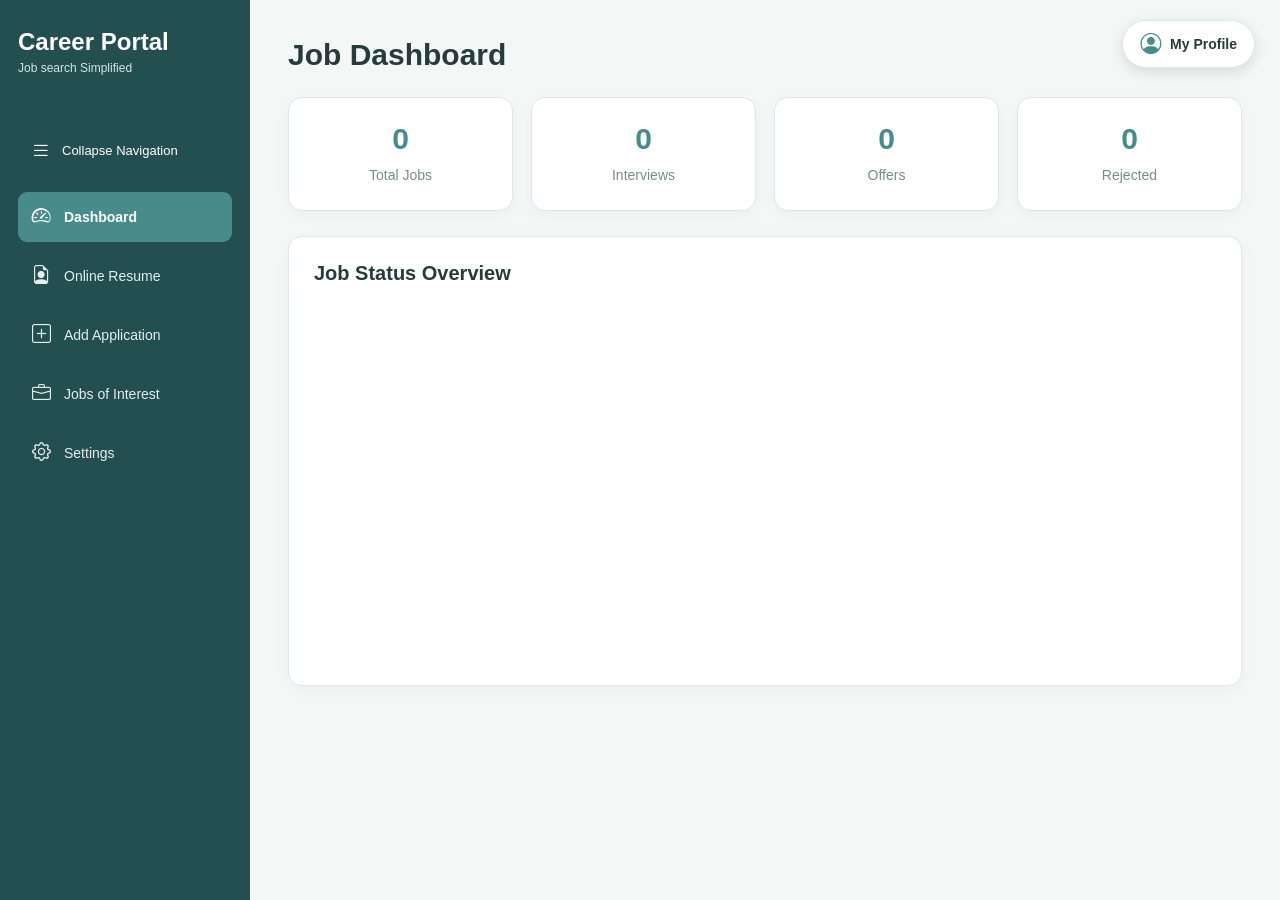
==== index.html @ 201f5f5b "Rev 24" ====
<!DOCTYPE html>
<html lang="en">
<head>
    <meta charset="UTF-8">
    <meta name="viewport" content="width=device-width,initial-scale=1.0">

    <title>Career Portal</title>

     <link rel="stylesheet" href="https://cdn.jsdelivr.net/npm/bootstrap-icons@1.11.3/font/bootstrap-icons.min.css">

    <link rel="stylesheet" href="style.css">

    <script src="https://cdn.jsdelivr.net/npm/chart.js" defer>

    </script><script src="script.js" defer></script>

    



</head>

<body>


<div class="app-layout">

<!-- Profile button -->
<button
    type="button" id="profile-toggle" class="floating-profile-button" aria-label="Open My Profile" aria-expanded="false">

    <i class="bi bi-person-circle"></i><span>My Profile</span>

</button>


<!-- Details -->
<section id="profile-panel" class="floating-profile-panel" aria-labelledby="profile-heading" hidden>

    <div class="profile-panel-header"><div>

            <p class="eyebrow">NOTHA ACCOUNT</p>
            <h2 id="profile-heading">My Profile</h2>
        </div>

<button type="button" id="profile-close" class="profile-close-button" aria-label="Close profile"> <i class="bi bi-x-lg"></i>

        </button>

    </div>


<form id="profileForm">

    <div class="profile-image-section">

    <img id="top-profile-preview" src="" alt="Your profile picture">

    <label for="profileImage" class="upload-button"><i class="bi bi-camera"></i> Upload Profile Picture </label>

    <input type="file" id="profileImage" accept="image/*" hidden>

        <small id="savedProfileImage"></small>

        </div>


<div class="profile-form-grid">

    <div class="form-group">
        <label for="profileFirstName">First Name</label>
            <input type="text" id="profileFirstName" placeholder="Enter first name">
            </div>

    <div class="form-group"> <label for="profileLastName">Last Name</label>
        <input type="text" id="profileLastName" placeholder="Enter last name">
            </div>

    <div class="form-group">
                <label for="profileEmail">Email</label>
                <input type="email" id="profileEmail" placeholder="Enter email address" required>
            </div>

    <div class="form-group">
        <label for="profilePhone">Phone Number</label>
            <input type="tel" id="profilePhone" placeholder="Enter phone number">
            </div>

    <div class="form-group profile-full-width">
        <label for="profileAddress">Address</label>
            <textarea id="profileAddress" rows="2" placeholder="Enter your address"></textarea>
            </div>

<div class="form-group profile-full-width">
    <label for="profileBio">About Me / Bio</label>
        <textarea id="profileBio" rows="4" placeholder="Tell us a little about yourself..."></textarea>
            </div>

        </div>


<div class="profile-form-actions">

    <button type="submit" class="primary-button profile-save-button">
        <i class="bi bi-check-circle"></i>Save Profile</button>

    <button type="button" id="different-account-button" class="secondary-button different-account-button">

        <i class="bi bi-person-plus"></i>Sign in with a different account </button>

        </div>

        <p id="profile-message" class="profile-feedback" role="status" aria-live="polite"></p>

    </form>

</section>




    <!--Side Navbar-->
    <aside class="sidenavbar">

        <a href="#" class="Navbar" aria-label="Home">
            <span class="Our-icon">Career Portal</span>
            <small>Job search Simplified</small>
        </a>

        <button type="button" id="sidebar-toggle" class="sidebar-toggle" aria-label="Collapse navigation"
        aria-expanded="true">
        <i class="bi bi-list"></i><span class="toggle-label">Collapse Navigation</span>

        </button>

    <nav class="navbar-contents" aria-label="Navigation">

    <button class="dashboard-link active" data-page="dashboard">

        <span class="nav-icon"><i class="bi bi-speedometer2"></i></span>
        <span class="nav-label">Dashboard</span>

    </button>

    <button class="resume-link" data-page="resume">

        <span class="nav-icon"><i class="bi bi-file-earmark-person"></i></span>
        <span class="nav-label">Online Resume</span>

    </button>

    <button class="add-application-link" data-page="add-application">

        <span class="nav-icon"><i class="bi bi-plus-square"></i></span>
        <span class="nav-label">Add Application</span>

    </button>

    <button class="jobs-of-interest-link" data-page="jobs-of-interest">

        <span class="nav-icon"><i class="bi bi-briefcase"></i></span>
        <span class="nav-label">Jobs of Interest</span>

    </button>

    <button class="settings-link" data-page="settings">

        <span class="nav-icon"><i class="bi bi-gear"></i></span>
        <span class="nav-label">Settings</span>

    </button>



        </nav>
</aside>

<!--Webpage content-->

<main class="main-content">

    <!-- Top profile button -->


<!--Dashboard-->
<section class="page-section active" id="dashboard">

    <h1 class="dashboard-title">Job Dashboard</h1>

    <!-- Application statistics -->
    <section class="dashboard-stats" aria-label="Job application statistics">

    <div class="stat-card">
    <h2 id="totalJobs">0</h2>
    <p>Total Jobs</p>
</div>

<div class="stat-card">
    <h2 id="interviewJobs">0</h2>
    <p>Interviews</p>
</div>

<div class="stat-card">
    <h2 id="offerJobs">0</h2>
    <p>Offers</p>
</div>

<div class="stat-card">
    <h2 id="rejectedJobs">0</h2>
    <p>Rejected</p>
</div>

    </section>

    <!-- Chart -->
    <section class="dashboard-chart">

        <h2>Job Status Overview</h2>

<div class="chart-container">
    <canvas id="jobChart" aria-label="Applications by job status"role="img"></canvas>
        </div>

    </section>

</section>


<!--Online Resume-->

<section class="page-section resume-page" id="resume">
    <div class="page-heading">
        <div>
            <p class="eyebrow">Your Professional Profile</p>
            <p>Complete your profile and make it easieror recruiters to discover your expertise.</p>
        </div>
    </div>

    <div class="recruiter-banner">

    <div class="banner-copy">

        <p>
            This page is designed to showcase your professional profile to recruiters directly from here.

            You can do this by making your profile public- Kindly note that only this section will be visible
            to the public and the remaining sections of the portal will remain private.
        </p>


    

    <!-- Logos --> 
    <div class="banner-logos"> 

        <div class="banner-logo" title="LinkedIn">
            <img src="LK.png" alt="LinkedIn">
        </div>

        <div class="banner-logo" title="GitHub">
            <img src="GitHub.png" alt="GitHub">
        </div>

        <div class="banner-logo" title="TechCareers Group">
            <img src="TC.png" alt="TechCareers">
        </div>

        <div class="banner-logo" title="Workforce Staffing">
            <img src="WS.png" alt="Workforce Staffing">
        </div>

    </div>

     <button type="button" class="public-profile-button" id="public-profile-button">Make Profile Public
</button>
    </div>
</div>


<!-- Consent Popup -->

<div class="popup-overlay" id="public-profile-popup" hidden>

    <div class="public-popup">

        <h2>Make Profile Public?</h2>

        <p>

            Would you like to make your professional profile available to recruiters?

        </p>

        <div class="popup-actions">

            <button type="button" class="primary-button" id="public-yes">Yes </button>

            <button type="button" class="secondary-button" id="public-no">No </button>



        </div>
    </div>
</div>

            

            

            


    <form id="resume-form">
        <div class="content-card">
            <div class="section-title">
                <div><p>About Me</p>
                </div>
            </div>

    <div class="profile-layout">
        <div class="profile-picture-area">
            <img id="resume-profile-preview" src="" alt="" class="profile-preview">

            <label for="profile-picture" class="upload-button">Upload picture</label>
            <input type="file" id="profile-picture" accept="image/*" hidden>

            <small>Choose a professional profile photo.</small>

        </div>

        <div class="form-fields">
            <div class="form-group">
                <label for="full-name">Full Name</label>

                <input type="text" id="full-name" placeholder="Enter your name">

            </div>

            <div class="form-group">
                <label for="professional-title">Professional Title</label>
                <input type="text" id="professional-title" 
                placeholder="e.g.Junior Data Analyst">
            </div>

            <div class="form-group">
                <label for="email">Email Address</label>

                <input type="email" id="email" placeholder="you@example.com">
            </div>

            <div class="form-group">
                <label for="phone">Contact Number</label>
                <input type="tel" id="phone"
                placeholder="Enter your number">

            </div>

            <div class="form-group full-width">
                <label for="location">Location</label>
                <input type="text" id="location" placeholder="City, Country">
            </div>

        </div>

    </div>

 </div>

 <!--User details-->

 <div class="content-card">
    <h2>Online resume</h2>
    <p>Give recruiters a short description from previos role, responsibilities and achievements</p>

    <div class="form-group">
        <label for="summary">Professional Summary</label>
        <textarea id="summary" rows="7"
        placeholder="Write a professional summary..."></textarea>

    </div>
 </div>

 <div class="content-card">
    <h2>Education</h2>
    <p>Add your academic background </p>

    <div class="form-group">
        <label for="qualifications">Qualifications</label>
        <input type="text" id="qualifications" 
        placeholder="e.g. Diploma in Information Technology">
    </div>

    <div class="form-group">
        <label for="institution">Institution</label>
        <input type="text" id="institution" placeholder="Institution name">
    </div>

    <div class="form-group">
        <label for="education-year">Year</label>
        <input type="text" id="education-year" placeholder="e.g. 2025">
    </div>
 </div>

 <div class="content-card">
    <h2>Skills</h2>

    <div class="form-group">
        <label for="skills">Your skills</label>
        <textarea id="skills" row="4" placeholder="e.g Excel, Comunication"></textarea>

    </div>
 </div>

 <!--Supporting docs and links-->
 <div class="content-card">
    <p>Add supporting documents and links that help recuiters learn more about your work</p>

<div class="form-group">
    <label for="cv-upload">upload your addition documents</label>
    <input type="file" class="form-control" id="job-resume-file" accept=".pdf,.doc,.docx">
    <small id="cv-file-name">There is currently no documents added</small>
</div>

<div class="form-group">
    <label for="other-link">Links to yor profile(eg. GitHub, Linkedin)</label>
    <input type="url" id="other-link"
    placeholder="Achievements, projects, etc.">
</div>

 </div>

 <!--custom resume templates-->
 <div class="resume-actions">
    <button type="button" class="secondary-button" id="canva-button">
        Create a custom CV on Canva
    </button>

    <button type="submit" class="primary-button">
        Submit resume details
    </button>
 </div>

 <p id="resume-message" class="feedback-message" role="status" aria-live="polite"></p>

    </form>

</section>

<!--Add Apication -->
<section class="page-section" id="add-application">

    <h1>My Job Applications</h1>

    <div class="job-form p-4">

        <h2 class="mb-4">Add Job</h2>

        <form id="jobForm"> <div class="row g-3">

<!-- Position -->
    <div class="col-md-4">
    <label class="form-label">Position</label>
    <input type="text" class="form-control" id="position">
    </div>

<!-- Company -->
    <div class="col-md-4">
    <label class="form-label">Company</label>
    <input type="text" class="form-control" id="company">
    </div>

<!-- Location -->
<div class="col-md-4">
    <label class="form-label">Job Location</label>
   <input type="text" class="form-control" id="job-location">
</div>

<!-- Status -->
    <div class="col-md-4">
    <label class="form-label">Job Status</label>
    <select class="form-select" id="status">
        <option>Applied</option>
        <option>Interview</option>
        <option>Offer</option>
        <option>Rejected</option>
    </select>
    </div>

<!-- Type -->
    <div class="col-md-4">
        <label class="form-label">Job Type</label>
            <select class="form-select" id="type">
                <option>Full-time</option>
                <option>Part-time</option>
                <option>Remote</option>
                    </select>
                </div>

<!-- Application Date -->
        <div class="col-md-4">
                <label class="form-label">Application Date</label>
                <input type="date" class="form-control" id="applicationDate">
                </div>

<!-- Upload CV -->
    <div class="col-md-8">
        <label class="form-label">Upload CV</label>
                <input type="file" class="form-control" id="resume" accept=".pdf,.doc,.docx">
                </div>

<!-- Submit -->
    <div class="col-md-4 d-flex align-items-end">
        <button type="submit" class="btn submit-btn w-100">Add Job</button>
            </div>

        </div>
    </form>

    </div>

    <!-- Application cards -->
    <div class="row mt-4" id="jobList"></div>

</section>


<!--Jobs of interest-->
<section class="page-section" id="jobs-of-interest">
    <h1>Stay up to date with job listing alerts</h1>

    <p>Your Next Opportunity brought to you</p>

    <form id="jobSearchForm">

        <label for="jobCategory">Job Category</label>

        <select id="jobCategory" required>
            <option value="">Select a field</option>
            <option value="it-&-telecommunications">Information Technology</option>
            <option value="accounting-auditing">Accounting and Finance</option>
            <option value="transport-logistics-freight">Transport and Logistics</option>
            <option value="human-resources-recruitment">Human Resources</option>
            <option value="engineering-technical-production-manufacturing">Engineering</option>
        </select>

        <label for="jobLocation">Preferred Location</label>

        <select id="jobLocation" required>

            <option value="">Select location</option>
            <option value="johannesburg">Johannesburg</option>
            <option value="pretoria">Pretoria</option>
            <option value="cape-town">Cape Town</option>
            <option value="durban">Durban</option>
            <option value="gauteng">Gauteng</option>
            <option value="western-cape">Western Cape</option>
        </select>

        <button type="submit">Search Jobs</button>

    </form>

    <div class="jobs-image">
        <img src="jobs-of-interest.png" alt="explore jobs">
    </div>



</section>




<!--Settings-->

<section class="page-section" id="settings">
    <p class="eyebrow">Pesonalize your experience</p>
    <h1>Settings</h1>


    <!--Theme-->
    <div class="content-card">
        <h2>Choose one of the thre color theme</h2>
        <div class="theme-options">
            <label class="theme-option">
                <input type="radio" name="theme" value="teal" checked>

                <span class="theme-preview teal-preview"></span>

                <span>
                    <strong>Pastel Teal</strong>
                </span>
            </label>


                <label class="theme-option">
                <input type="radio" name="theme" value="pink">

                <span class="theme-preview pink-preview"></span>

                <span>
                    <strong>Dusty Pink</strong>
                </span>
            </label>

                <label class="theme-option">
                <input type="radio" name="theme" value="purple">

                <span class="theme-preview purple-preview"></span>

                <span>
                    <strong>Purple</strong>
                </span>
            </label>



        </div>


    </div>


    <!--Fonts-->
    <div class="content-card">
        <p>Choose how text apears throughout the portal</p>

        <div class="form-group">
            <label for="font-choice">Select Font</label>

            <select id="font-choice">
                <option value="morden">Morden-Arial</option>
                <option value="classic">Classic-Georgia</option>
            </select>
        </div>

    </div>

</section>


</main>

</div>

</body>
</html>
---- style.css ----
/* Colour theme Before custom selection*/

:root {
    --primary: #478C8B;
    --primary-dark: #326B6A;
    --background: #F3F8F7;
    --surface: #FFFFFF;
    --text: #263B3A;
    --muted: #788C8A;
    --accent: #D9EEEE;
    --border: #DDE9E7;
    --sidebar: #244F50;
    --primary-dark: #326B6A;
    --sidebar-text: #FFFFFF;
}


/* Avaliable themes*/

/* Pastel Teal */
body[data-theme="teal"] {
    --primary: #478C8B;
    --primary-dark: #326B6A;
    --accent: #D9EEEE;
--border: #DDE9E7;
    --background: #F3F8F7;
    --surface: #FFFFFF;
    --text: #263B3A;
    --muted: #788C8A;
    --sidebar: #244F50;
    --sidebar-text: #FFFFFF;
}


/* Dusty Pink */
body[data-theme="pink"] {
    --background: #FBF5F6;
    --primary: #AD7181;
    --primary-dark: #895665;
    --accent: #F3E3E8;
    --surface: #FFFFFF;
    --text: #49363C;
    --muted: #927C82;
    --border: #EADDE1;
    --sidebar: #754E5B;
    --sidebar-text: #FFFFFF;
}


/* Dark Purple */
body[data-theme="purple"] {
    --primary: #B49AE8;
    --primary-dark: #9475D0;
    --accent: #3B3150;
    --sidebar: #171321;
    --sidebar-text: #FFFFFF;
    --background: #1E1929;
    --surface: #2A2438;
    --text: #F3EFFA;
    --muted: #B7ADC9;
    --border: #443A55;
}


/*Content design*/

* {
    box-sizing: border-box;
}

button {
    cursor: pointer;
}

body.font-classic {
    font-family: Georgia, serif;
}

body {
    background: var(--background);
    margin: 0;
    color: var(--text);
    transition:background 0.3s ease,color 0.3s ease;
        font-family: Arial, sans-serif;
}


input,
textarea,
button,
select {
    font: inherit;
}


h1 {margin-top: 0;
    font-size: 30px;
}

h2 {
    margin-top: 0;
    font-size: 20px;
}

p {
    line-height: 1.6;
    color: var(--muted);
}


/*Website layout*/

.app-layout {
    height: 100vh;
    min-height: 100vh;
    display: flex;
}


/* Nav */

.Our-icon {
    font-size: 24px;

    font-weight: bold;
}


.sidenavbar {
    width: 250px;
    padding: 28px 18px;
    background: var(--sidebar);
    color: var(--sidebar-text);
    min-width: 250px;
    min-height: 100vh;
    flex-direction: column;
    display: flex;
    height: 100vh;
}

.navbar-contents button:hover {
    background: rgba(255, 255, 255, 0.13);
}

.Navbar {
    display: flex;
    gap: 5px;
    color: white;
    flex-direction: column;
    text-decoration: none;
    margin-bottom: 45px;
}

.Navbar small {
    font-size: 12px;
    color: #D5E5E5;
}

.heading {
    font-size: 11px;
font-weight: bold;
    letter-spacing: 1.5px;
    margin-bottom: 15px;
    text-transform: uppercase;
    color: #C4D6D5;
}

.navbar-contents {
    display: flex;
    gap: 9px;
    flex-direction: column;
}

.navbar-contents button {
    background: transparent;
    display: flex;
    align-items: center;
    gap: 12px;
    transition: 0.2s ease;
    width: 100%;
    padding: 14px 12px;
    border: none;
    border-radius: 9px;
    color: #E4EEEE;
    text-align: left;
    font-size: 14px;
}


.navbar-contents button.active {
    background: var(--primary);
    font-weight: bold;
    color: white;
}

.nav-icon {
    font-size: 19px;
    min-width: 22px;
    display: flex;
    align-items: center;
    justify-content: center;
}


/* web navigation to pages*/

.page-section.active {
    display: block;
}

.page-section{
    display: none;
    max-width: 1100px;
    margin-top: 0 auto;
}


.main-content {
    min-width: 0;
    flex: 1;
    padding: 38px;
    height: 100vh;
    overflow-y:auto;
    scroll-behavior: smooth;
    overscroll-behavior: contain;
}

.page-section{
    width: 100%;
    max-width: 100%;
    min-width: 0;
    margin: 0 auto;
}

.job-search {
    box-shadow: 0 4px 15px rgba(0,0,0,0.08);
    max-width: 600px;
    margin: 30px auto;
    padding: 30px;
    border-radius: 12px;
    background: #ffffff;
}

.job-search h2 {
    margin-bottom: 10px;
}

.job-search label {
    font-weight: 600;
    display: block;
    margin-top: 20px;
    margin-bottom: 8px;
}

.job-search select {

    width: 100%;
    border: 1px solid #ddd;
    border-radius: 7px;
    padding: 12px;

}

.job-search button {
    width: 100%;
    cursor: pointer;
    padding: 13px;
    margin-top: 25px;
    background: #174c72;
    color: white;
    border: none;
    border-radius: 7px;
    
}

.content-card{
    width: 100%;
    min-width: 0;
}

.recruiter-banner{
    width: 100%;
    min-width: 0;
    overflow-wrap: break-word;
}

.banner-logos{
    display: flex;
    justify-content: flex-start;
    flex-direction: row;
    align-items: center;
    gap: 12px;
    width: 100%;
    margin: 15px 0px 5px;
    flex-wrap: wrap;

}

.banner-logo{
    width: 44px;
    min-width: 48px;
    height: 44px;
    border-radius: 50%;
    background: white;
    overflow: hidden;
    display: flex;
    padding: 7px;
    flex-shrink:0 ;
}

.banner-logo img{
    width: 100%;
    height: 100%;
    object-fit: contain;
    display: block;
}

.banner-logo:hover{
    transform: translateY(-3px);
}

.profile-layout{
    min-width: 0;
}

.form-fields{
    min-width: 0;
}

.form-group input,
.form-group textarea,
.form-group select{
    min-width: 0;
    max-width: 100%;
}

.page-section {margin: 0 auto;
    display: none;
    max-width: 1100px;
}


/*Cards*/

.content-card {
    margin-top: 22px;
    background: var(--surface);
    border-radius: 14px;
    border: 1px solid var(--border);
    padding: 25px;
    box-shadow: 0 4px 15px rgba(20, 30, 40, 0.04);}

.content-card h2 {
    margin-bottom: 10px;
}


/* Resume theme-Not subject to customization*/

.resume-page {
    color: #263B3A;
}

.page-heading {
    margin-bottom: 22px;
}

.resume-page p {
    color: #718584;
}

.resume-page h1,
.resume-page h2 {
    color: #285F60;
}

.resume-page .content-card {
    background: #FFFFFF;
    border-color: #DDE9E7;
}

.resume-page .content-card h2 {
    color: #326B6A;
}

.eyebrow {
    color: var(--primary) !important;

    font-size: 11px;
    font-weight: bold;
    letter-spacing: 1.5px;
    text-transform: uppercase;
}

.resume-page .eyebrow {
    color: #478C8B !important;
}


/* Resume guide*/

.recruiter-banner {
    background: linear-gradient(
        120deg,
        #244F50,
        #478C8B
    );

    border-radius: 15px;
    padding: 25px;
    margin-bottom: 25px;

    color: white;
}

.recruiter-banner p {
    color: #E5F1F0;
    margin-bottom: 0;
}

.recruiter-banner {
    justify-content: space-between;
    gap: 30px;

    display: flex;
    align-items: center;
}

.banner-copy {
    display: flex;
    flex-direction: column;
    align-items: flex-start;
    width: 100%;
    min-width: 0;
}

.banner-copy p {
    margin-top: 0;
    line-height: 1.7;
}

.banner-logos {
    display: flex;
    gap: 12px;
    flex-wrap: wrap;
    flex-shrink: 0;
    margin-top: 0;
    align-items: center;
}


.public-profile-button {
    cursor: pointer;
    font-weight: bold;
    background: white;
    color: #285F60;
    border: none;
    border-radius: 8px;
    padding: 11px 18px;
    margin-top: 12px;
}

.public-profile-button:hover {background: #D9EEEE;}


.popup-overlay {
    align-items: center;
    position: fixed;
    inset: 0;
    display: flex;
    justify-content: center;
    z-index: 2000;
    padding: 20px;
    background: rgba(0, 0, 0, 0.55);
}

.popup-overlay[hidden] 
{
    display: none;
}

.public-popup {
    color: #263B3A;
    width: 100%;
    max-width: 400px;
    padding: 30px;
    border-radius: 14px;
    text-align: center;
    box-shadow: 0 10px 35px rgba(0,0,0,0.2);
    background: white;
}

.public-popup h2 {
    color: #285F60;
    margin-bottom: 12px;
}

.public-popup p {
    color: #718584;
}

.popup-actions {
    justify-content: center;
    gap: 12px;
    display: flex;
    margin-top: 25px;
}

/*User profile info*/

.profile-layout {

    grid-template-columns: 180px 1fr;
    display: grid;
    gap: 25px;

}

.profile-picture-area {
    text-align: center;
    display: flex;

    flex-direction: column;
    align-items: center;
    gap: 12px;
    
}

.profile-preview {
    background: #EDF5F4;
    width: 145px;
    height: 145px;
    border-radius: 50%;
    border: 4px solid #D9EEEE;
    object-fit: cover;
}

.upload-button {
    cursor: pointer;
    font-size: 13px;
    font-weight: bold;

    padding: 10px 16px;

    background: #D9EEEE;
    color: #285F60;

    border-radius: 8px;

    cursor: pointer;
}

.profile-picture-area small {
    color: #718584;

    font-size: 11px;
}


/*fields*/

.form-fields {
    grid-template-columns: 1fr 1fr;
    display: grid;
    gap: 15px;
}

.form-group {
display: flex;
    flex-direction: column;
    gap: 8px;
    margin-bottom: 17px;

}

.form-group label {

    color: #344B49;
    font-size: 13px;
    font-weight: bold;
}

.form-group input,
.form-group textarea,
.form-group select {
    width: 100%;
    padding: 12px 13px;
    outline: none;
    border: 1px solid #DDE9E7;
    border-radius: 8px;
    background: #FFFFFF;
    color: #263B3A;
}

.form-group input:focus,
.form-group textarea:focus,
.form-group select:focus {
    box-shadow:0 0 0 3px rgba(71, 140, 139, 0.12);
        border-color: #478C8B;
}

.form-group textarea {
    resize: vertical;}

.form-group small {
    color: #718584;

    font-size: 12px;
}

.full-width {
    grid-column: 1 / -1;
}


/*Buttonsin resume section*/

.feedback-message {
    margin-top: 15px;
    font-size: 13px;
}

.resume-actions {
    display: flex;
    flex-wrap: wrap;
    gap: 12px;
    justify-content: flex-end;
    margin-top: 25px;
}

.primary-button,
.secondary-button {
    border: none;
    border-radius: 8px;
    font-weight: bold;
    padding: 13px 19px;
    transition: 0.2s ease;
}

.primary-button {
    color: white;
    background: #478C8B;
}

.primary-button:hover {
    background: #326B6A;
}

.secondary-button {
    background: #D9EEEE;
    color: #285F60;
}

.secondary-button:hover {
    background: #C5E2E0;
}


/*Setings */

.theme-options {
    margin-top: 22px;
    grid-template-columns: repeat(3, 1fr);
    display: grid;
    gap: 15px;
}

.theme-preview {
    width: 38px;
    height: 38px;
    border-radius: 9px;
    flex-shrink: 0;
}

.theme-option {
    cursor: pointer;
    display: flex;
    align-items: center;
    padding: 15px;
    gap: 12px;
    background: var(--surface);
    border: 1px solid var(--border);
    border-radius: 10px;
}

.theme-option input {
    accent-color: var(--primary);
}

.theme-option strong {
    font-size: 13px;
}

.teal-preview {
    background: #478C8B;
}

.pink-preview {
    background: #AD7181;
}

.purple-preview {
    background: #392D50;
    border: 3px solid #B49AE8;
}


/*Placeholders*/

#dashboard,
#add-application,
#jobs-of-interest {
    color: var(--text);
}


/*collapse and expand the sidebar*/

.sidenavbar {
    position: relative;
    transition: width 0.3s ease, min-width 0.3s ease;
}


.sidebar-toggle {
    background: transparent;
    color: white;
    border: none;
    font-size: 14px;
    padding: 10px 12px;
    border-radius: 8px;
    align-self: flex-start;
    width: 100%;
    margin: 10px 0 22px;
    text-align: left;
    display: flex;
    flex-direction: row;
    align-items: center;
    justify-content: flex-start;
    gap: 10px;
}

.sidebar-toggle i {
    justify-content: center;
    font-size: 20px;
    min-width: 22px;
    display: flex;
    align-items: center;
}

.toggle-label {
    font-size: 13px;
    white-space: nowrap;
    font-weight: 500;
}









.sidebar-toggle:hover {
    background: rgba(255,255,255,0.13);
}

.sidenavbar.collapsed {
    width: 78px;
    min-width: 78px;
    padding: 28px 10px;
}

.sidenavbar.collapsed .Our-icon,
.sidenavbar.collapsed .Navbar small,
.sidenavbar.collapsed .nav-label {
    display: none;
}

.sidenavbar.collapsed .Navbar {
    align-items: center;
}

.sidenavbar.collapsed .sidebar-toggle 
{
    align-self: center;
    justify-content: center;
}

.sidenavbar.collapsed.sidebar-toggle.toggle-label{
    display: none !important;
}

.sidenavbar.collapsed .navbar-contents button 
{
    justify-content: center;
    padding: 14px 8px;
}

.sidenavbar.collapsed .nav-icon 
{
    margin: 0;
}

.jobs-image{
    margin-top: 30px;
    text-align: center;
    width: 100%;
}

.jobs-image img{
    margin: 0 auto;
    display: block;
    width: 100%;
    max-width: 850px;
    height: auto;
    border-radius: 15px;
}

/* Dashboard*/

#dashboard .dashboard-title {
    color: var(--text);
    margin-bottom: 25px;
}

/* Statistics layout */
#dashboard .dashboard-stats {
    grid-template-columns: repeat(4, minmax(0, 1fr));
    gap: 18px;
    margin-bottom: 25px;
    display: grid;
}

/* Statistics cards */
#dashboard .stat-card {
    background: var(--surface);
    border: 1px solid var(--border);
    padding: 24px 18px;
    text-align: center;
    box-shadow: 0 4px 15px rgba(0, 0, 0, 0.04);
    border-radius: 14px;
}

/* Statistics numbers */
#dashboard .stat-card h2 {
    color: var(--primary);

    font-size: 30px;
    font-weight: 700;
    margin-bottom: 8px;
}

/* Statistics labels */
#dashboard .stat-card p {
    color: var(--muted);
    margin: 0;
    font-size: 14px;
}

/* Chart section */
#dashboard .dashboard-chart {
    background: var(--surface);
    border: 1px solid var(--border);
    border-radius: 14px;
    padding: 25px;
    margin-top: 25px;
    box-shadow: 0 4px 15px rgba(0, 0, 0, 0.04);
}

/* Charts heading */
#dashboard .dashboard-chart h2 {
    color: var(--text);
    margin-bottom: 25px;
}

/* Chart dimensions */
#dashboard .chart-container {
    position: relative;
    width: 100%;
    height: 350px;
}

/*Website responsiveness */

@media (max-width: 850px) {

    .sidenavbar {
        width: 215px;

        min-width: 215px;
    }

    .profile-layout{
        grid-template-columns: 1fr;
    }

    .profile-picture-area{
        margin-bottom: 15px;
    }

    .form-fields{
        grid-template-columns: repeat(2,minmax(0,1fr));
    }


    .theme-options {
        grid-template-columns: 1fr;
    }

    .main-content {
        padding: 25px;
    }

    #dashboard .dashboard-stats {
    grid-template-columns: repeat(2, minmax(0, 1fr));
}

    #dashboard .chart-container {
    height: 320px;
}

}

#add-application .p-4 {
    padding: 24px;
}

#add-application .mb-4 {
    margin-bottom: 20px;
}

#add-application .mt-4 {
    margin-top: 24px;
}

#add-application .mb-3 {
    margin-bottom: 16px;
}

#add-application .g-3 {
    row-gap: 8px;
}


/* Add application*/

/* Main form */
#add-application .job-form {
    background: var(--surface);
    color: var(--text);
    border: 1px solid var(--border);
    border-radius: 14px;
    padding: 30px;
    margin-top: 30px;
    box-shadow: 0 4px 15px rgba(0, 0, 0, 0.05);
}

/* Form heading */
#add-application .job-form h2 {
    color: var(--text);
    font-weight: 600;
}

/* Labels */
#add-application .form-label {
    color: var(--text);
    font-size: 0.9rem;
    font-weight: 600;
}

/* Inputs and dropdowns */
#add-application .form-control,
#add-application .form-select {
    width: 100%;
    min-width: 0;
    background: var(--background);
    color: var(--text);
    border: 1px solid var(--border);
    border-radius: 8px;
    padding: 12px;
}

/* Placeholder */
#add-application .form-control::placeholder {
    color: var(--muted);
}

/* Input focus */
#add-application .form-control:focus,
#add-application .form-select:focus {
    background: var(--surface);
    color: var(--text);
    border-color: var(--primary);
    box-shadow: 0 0 0 3px var(--accent);
    outline: none;
}

/* File upload */
#add-application input[type="file"] {
    color: var(--text);
}

/* Submit button */
#add-application .submit-btn {
    background: var(--primary);
    color: white;
    border: none;
    border-radius: 8px;
    font-weight: 600;
    padding: 12px;
    transition: 0.3s ease;
}

#add-application .submit-btn:hover {
    background: var(--primary-dark);
    color: white;
    transform: translateY(-2px);
}

/* Job cards */
#add-application .job-card {
    height: 100%;
    background: var(--surface);
    color: var(--text);
    border: 1px solid var(--border);
    border-left: 5px solid var(--primary);
    border-radius: 10px;
    padding: 20px;
    margin-bottom: 20px;
}

#add-application .job-card h4 {
    color: var(--primary);
    font-weight: 600;
    margin-bottom: 15px;
}

#add-application .job-card p {
    color: var(--text);
    margin-bottom: 10px;
}

/* Status badges */
#add-application .badge {
    display: inline-block;
    padding: 5px 9px;
    border-radius: 6px;
    font-size: 12px;
}

#add-application .text-bg-primary {
    background: var(--primary);
    color: white;
}

#add-application .text-bg-warning {
    background: #E6B85C;
    color: #30240D;
}

#add-application .text-bg-success {
    background: #3C956B;
    color: white;
}

#add-application .text-bg-danger {
    background: #C85D68;
    color: white;
}

#add-application .text-bg-secondary {
    background: var(--muted);
    color: white}

/* Grid layout */

#add-application .row {
    display: flex;
    flex-wrap: wrap;
    margin-left: -8px;
    margin-right: -8px;
}

#add-application .row > [class*="col-"] {
    padding-left: 8px;
    padding-right: 8px;
    min-width: 0;
    margin-bottom: 16px;
}


#add-application .col-md-4 {
    width: 33.333333%;
}

#add-application .col-md-8 {
    width: 66.666667%;
}

/* Submit button */
#add-application .d-flex {
    display: flex;
}

#add-application .align-items-end {
    align-items: flex-end;
}

#add-application .w-100 {
    width: 100%;
}

#resume-message{
    font-size: 13px;
    display: none;
    padding: 12px 16px;
    margin-top: 18px;
    border-radius: 8px;
}

#resume-message.success-message{
    border: 1px solid var(--primary);
    color: var(--text);
    display: block;
    background: var(--accent);
}

/* Medium screens layout*/
@media (max-width: 850px) {

    #add-application .job-form {
        padding: 22px;
    }

    #add-application .col-md-4,
    #add-application .col-md-8 {
        width: 50%;
    }

}

/* Mobile screens layout*/
@media (max-width: 600px) {

    #add-application .job-form {
        padding: 16px;
    }

    #add-application .col-md-4,
    #add-application .col-md-8 {
        width: 100%;
    }

    #add-application .job-card {
        padding: 16px;
    }

}





@media (max-width: 600px) {

    .app-layout {
        flex-direction: column;
    }

    .sidenavbar.collapsed{
        width: 100%;
        min-width: 100%;
    }

    .form-fields{
        grid-template-columns: 1fr;
    }


    .Navbar {
        margin-bottom: 20px;
    }

    .navbar-contents {
        display: grid;
        grid-template-columns: 1fr 1fr;
    }

    .navbar-contents button {
        font-size: 12px;
        padding: 11px 8px;
    }

    .sidenavbar {
        width: 100%;
        min-width: 100%;
        min-height: auto;
        padding: 18px;
    }

    .main-content {
        padding: 20px;
    }

    .profile-layout {
        grid-template-columns: 1fr;
    }

    .resume-actions {
        flex-direction: column;
    }

    .form-fields {
        grid-template-columns: 1fr;
    }

    .full-width {
        grid-column: auto;
    }


    .resume-actions button {
        width: 100%;
    }

    #dashboard .dashboard-stats {
    grid-template-columns: 1fr 1fr;
    gap: 12px;
}

#dashboard .stat-card {
    padding: 18px 10px;
}

#dashboard .stat-card h2 {
    font-size: 24px;
}

#dashboard .stat-card p {
    font-size: 12px;
}

#dashboard .dashboard-chart {
    padding: 16px;
}

#dashboard .dashboard-chart h2 {
    font-size: 18px;
}

#dashboard .chart-container {
    height: 260px;
}

}


/* ======================================
   FLOATING PROFILE BUTTON
====================================== */

.floating-profile-button {
    position: fixed;
    top: 20px;
    right: 25px;
    z-index: 3000;

    display: flex;
    align-items: center;
    justify-content: center;
    gap: 9px;

    padding: 11px 17px;

    background: var(--surface);
    color: var(--text);

    border: 1px solid var(--border);
    border-radius: 30px;

    box-shadow: 0 4px 14px rgba(0, 0, 0, 0.12);

    font-size: 14px;
    font-weight: 600;

    cursor: pointer;
    transition: 0.2s ease;
}

.floating-profile-button i {
    color: var(--primary);
    font-size: 21px;
}

.floating-profile-button:hover {
    background: var(--accent);
    transform: translateY(-2px);
}


/* Profile button */

.floating-profile-panel {
    padding: 25px;
    position: fixed;
    top: 80px;
    right: 25px;
    z-index: 2999;
    border: 1px solid var(--border);
    border-radius: 16px;

    width: min(520px, calc(100vw - 30px));
    max-height: calc(100vh - 105px);
    box-shadow: 0 12px 35px rgba(0, 0, 0, 0.18);
    overflow-y: auto;
    background: var(--surface);
    color: var(--text);
}

.floating-profile-panel[hidden] {
    display: none;
}


.profile-panel-header {
    display: flex;
    align-items: center;
    justify-content: space-between;
    gap: 15px;
    border-bottom: 1px solid var(--border);
    margin-bottom: 20px;
    padding-bottom: 15px;
}

.profile-panel-header h2 {
    color: var(--text);
    margin: 0;
}

.profile-panel-header .eyebrow {
    margin: 0 0 5px;
    color: var(--primary) !important;
}

.profile-close-button {
    cursor: pointer;
    width: 36px;
    height: 36px;
    background: var(--accent);
    color: var(--text);
    border: none;
    border-radius: 50%;
}


.profile-image-section {
    margin-bottom: 25px;
    display: flex;
    flex-direction: column;
    align-items: center;
    gap: 10px;
}

.profile-image-section img {
    background: var(--accent);
    border: 3px solid var(--primary);
    width: 110px;
    height: 110px;
    border-radius: 50%;
    object-fit: cover;
}

.profile-image-section img[src=""] {
    visibility: hidden;
}

.profile-image-section .upload-button {
    background: var(--accent);
    color: var(--text);
    border-radius: 8px;
    padding: 10px 15px;

}

.profile-image-section small {
    color: var(--muted);
    text-align: center;
}



.profile-form-grid {
    display: grid;
    grid-template-columns: repeat(2, minmax(0, 1fr));
    gap: 0 15px;
}

.profile-full-width {
    grid-column: 1 / -1;
}

.floating-profile-panel .form-group label {
    color: var(--text);
}

.floating-profile-panel .form-group input,
.floating-profile-panel .form-group textarea {
    background: var(--background);
    color: var(--text);
    width: 100%;
    min-width: 0;
    padding: 11px 12px;
    border: 1px solid var(--border);
    border-radius: 8px;
}

.floating-profile-panel .form-group input::placeholder,
.floating-profile-panel .form-group textarea::placeholder {
    color: var(--muted);
}

.floating-profile-panel .form-group input:focus,
.floating-profile-panel .form-group textarea:focus {
    outline: none;
    border-color: var(--primary);
    box-shadow: 0 0 0 3px var(--accent);
}

.profile-form-actions {
    margin-top: 12px;
    display: flex;
    flex-direction: column;
    gap: 12px;
}

.profile-save-button,
.different-account-button {
    width: 100%;
    display: flex;
    justify-content: center;
    gap: 8px;
    align-items: center;
}

.different-account-button {
    background: var(--accent);
    color: var(--text);
}

.profile-feedback {
    border-radius: 8px;
    display: none;
    margin-top: 15px;
    padding: 10px;
    background: var(--accent);
    color: var(--text);
    font-size: 13px;
}

.profile-feedback.visible {
    display: block;
}


/* Profile responsiveness*/

@media (max-width: 600px) {

    .floating-profile-button {

        top: 12px;
        right: 12px;
        padding: 9px 13px;
    }

    .floating-profile-panel {
        top: 65px;
        right: 10px;
        padding: 18px;
        width: calc(100vw - 20px);
        max-height: calc(100vh - 80px);
    }

    .profile-form-grid {
        grid-template-columns: 1fr;
    }

    .profile-full-width {
        grid-column: auto;
    }

}
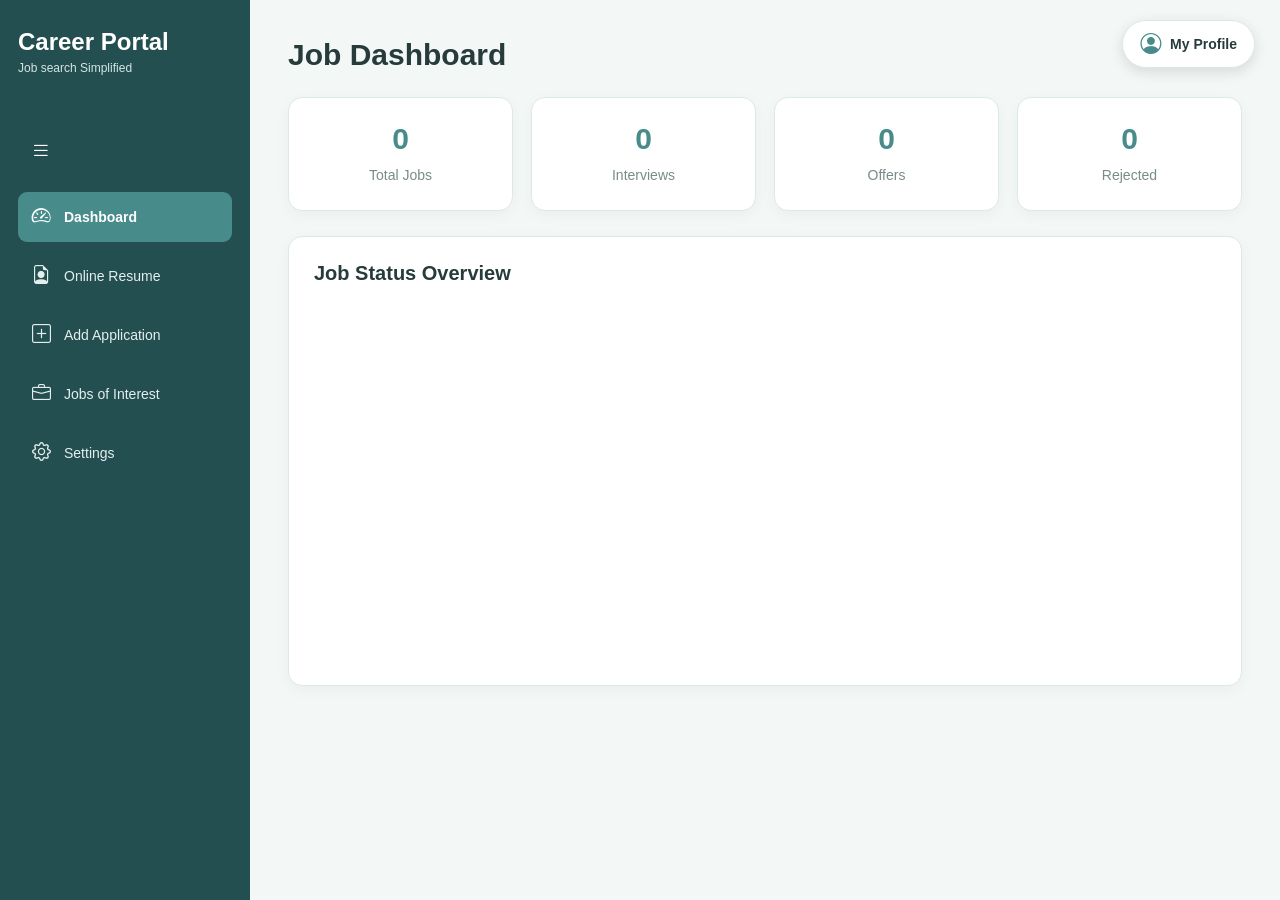
==== commit b6020500: "rev 26" ====
--- a/index.html
+++ b/index.html
@@ -4,7 +4,7 @@
     <meta charset="UTF-8">
     <meta name="viewport" content="width=device-width,initial-scale=1.0">
 
-    <title>Career Portal</title>
+    <title>Notha</title>
 
      <link rel="stylesheet" href="https://cdn.jsdelivr.net/npm/bootstrap-icons@1.11.3/font/bootstrap-icons.min.css">
 
@@ -129,7 +129,7 @@
 
         <button type="button" id="sidebar-toggle" class="sidebar-toggle" aria-label="Collapse navigation"
         aria-expanded="true">
-        <i class="bi bi-list"></i><span class="toggle-label">Collapse Navigation</span>
+        <i class="bi bi-list"></i>
 
         </button>
 
@@ -312,8 +312,7 @@
 
     <form id="resume-form">
         <div class="content-card">
-            <div class="section-title">
-                <div><p>About Me</p>
+            <div class="section-title"><div>
                 </div>
             </div>
 
--- a/style.css
+++ b/style.css
@@ -355,57 +355,41 @@
 }
 
 
-/* Resume theme-Not subject to customization*/
+/* Resume customization*/
 
 .resume-page {
-    color: #263B3A;
-}
-
-.page-heading {
-    margin-bottom: 22px;
+    color:var(--text);
 }
 
 .resume-page p {
-    color: #718584;
+    color:var(--muted);
 }
 
 .resume-page h1,
 .resume-page h2 {
-    color: #285F60;
+    color:var(--text);
 }
 
 .resume-page .content-card {
-    background: #FFFFFF;
-    border-color: #DDE9E7;
+    background: var(--surface);
+    border-color:var(--border);
+    color: var(--text);
 }
 
 .resume-page .content-card h2 {
-    color: #326B6A;
-}
-
-.eyebrow {
-    color: var(--primary) !important;
-
-    font-size: 11px;
-    font-weight: bold;
-    letter-spacing: 1.5px;
-    text-transform: uppercase;
-}
+    color: var(--primary);
+}
+
 
 .resume-page .eyebrow {
-    color: #478C8B !important;
-}
+    color:var(--primary) !important;
+}
+
 
 
 /* Resume guide*/
 
 .recruiter-banner {
-    background: linear-gradient(
-        120deg,
-        #244F50,
-        #478C8B
-    );
-
     border-radius: 15px;
     padding: 25px;
     margin-bottom: 25px;
@@ -453,7 +437,6 @@
     cursor: pointer;
     font-weight: bold;
     background: white;
-    color: #285F60;
     border: none;
     border-radius: 8px;
     padding: 11px 18px;
@@ -480,7 +463,6 @@
 }
 
 .public-popup {
-    color: #263B3A;
     width: 100%;
     max-width: 400px;
     padding: 30px;
@@ -491,7 +473,6 @@
 }
 
 .public-popup h2 {
-    color: #285F60;
     margin-bottom: 12px;
 }
 
@@ -504,6 +485,30 @@
     gap: 12px;
     display: flex;
     margin-top: 25px;
+}
+
+.resume-page.form-group input,
+.resume-page.form-group textarea,
+.resume-page.form-group select{
+    background: var(--surface);
+    color: var(--text);
+    border-color: var(--border);
+}
+
+.resume-page.form-group input::placeholder,
+.resume-page.form-group textarea::placeholder{
+    color: var(--muted);
+
+}
+
+.resume-page .purple-preview{
+    border-color: var(--primary);
+    color: white;
+}
+
+.resume-page .secondary-button{
+    background: var(--accent);
+    color: var(--text);
 }
 
 /*User profile info*/
@@ -748,16 +753,6 @@
     align-items: center;
 }
 
-.toggle-label {
-    font-size: 13px;
-    white-space: nowrap;
-    font-weight: 500;
-}
-
-
-
-
-
 
 
 
@@ -775,7 +770,7 @@
 .sidenavbar.collapsed .Our-icon,
 .sidenavbar.collapsed .Navbar small,
 .sidenavbar.collapsed .nav-label {
-    display: none;
+    display:flex;
 }
 
 .sidenavbar.collapsed .Navbar {
@@ -786,11 +781,9 @@
 {
     align-self: center;
     justify-content: center;
-}
-
-.sidenavbar.collapsed.sidebar-toggle.toggle-label{
-    display: none !important;
-}
+    width: 100%;
+}
+
 
 .sidenavbar.collapsed .navbar-contents button 
 {
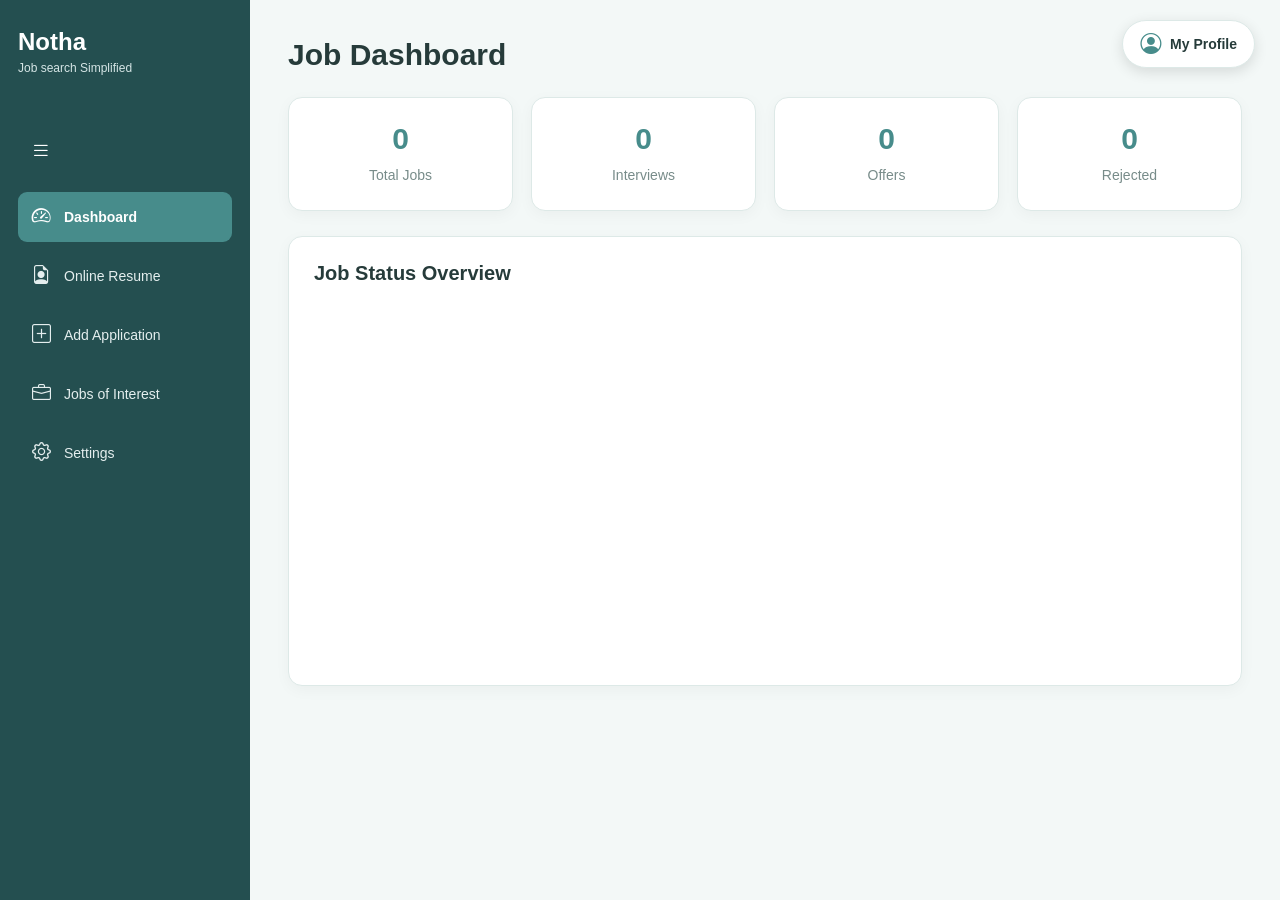
==== commit 26ad0309: "Rev 26" ====
--- a/index.html
+++ b/index.html
@@ -123,7 +123,7 @@
     <aside class="sidenavbar">
 
         <a href="#" class="Navbar" aria-label="Home">
-            <span class="Our-icon">Career Portal</span>
+            <span class="Our-icon">Notha</span>
             <small>Job search Simplified</small>
         </a>
 
--- a/style.css
+++ b/style.css
@@ -393,7 +393,6 @@
     border-radius: 15px;
     padding: 25px;
     margin-bottom: 25px;
-
     color: white;
 }
 
@@ -477,7 +476,7 @@
 }
 
 .public-popup p {
-    color: #718584;
+    color: var(--muted);
 }
 
 .popup-actions {
@@ -532,11 +531,11 @@
 }
 
 .profile-preview {
-    background: #EDF5F4;
+    background: var(--accent);
     width: 145px;
     height: 145px;
     border-radius: 50%;
-    border: 4px solid #D9EEEE;
+    border: 4px solid var(--border);
     object-fit: cover;
 }
 
@@ -544,15 +543,10 @@
     cursor: pointer;
     font-size: 13px;
     font-weight: bold;
-
     padding: 10px 16px;
-
-    background: #D9EEEE;
-    color: #285F60;
-
+    background:var(--accent);
+    color: var(--text);
     border-radius: 8px;
-
-    cursor: pointer;
 }
 
 .profile-picture-area small {
@@ -580,7 +574,7 @@
 
 .form-group label {
 
-    color: #344B49;
+    color: var(--text);
     font-size: 13px;
     font-weight: bold;
 }
@@ -591,10 +585,10 @@
     width: 100%;
     padding: 12px 13px;
     outline: none;
-    border: 1px solid #DDE9E7;
+    border: 1px solid var(--border);
     border-radius: 8px;
-    background: #FFFFFF;
-    color: #263B3A;
+    background: var(--surface);
+    color: var(--text);
 }
 
 .form-group input:focus,
@@ -608,8 +602,7 @@
     resize: vertical;}
 
 .form-group small {
-    color: #718584;
-
+    color: var(--muted);
     font-size: 12px;
 }
 
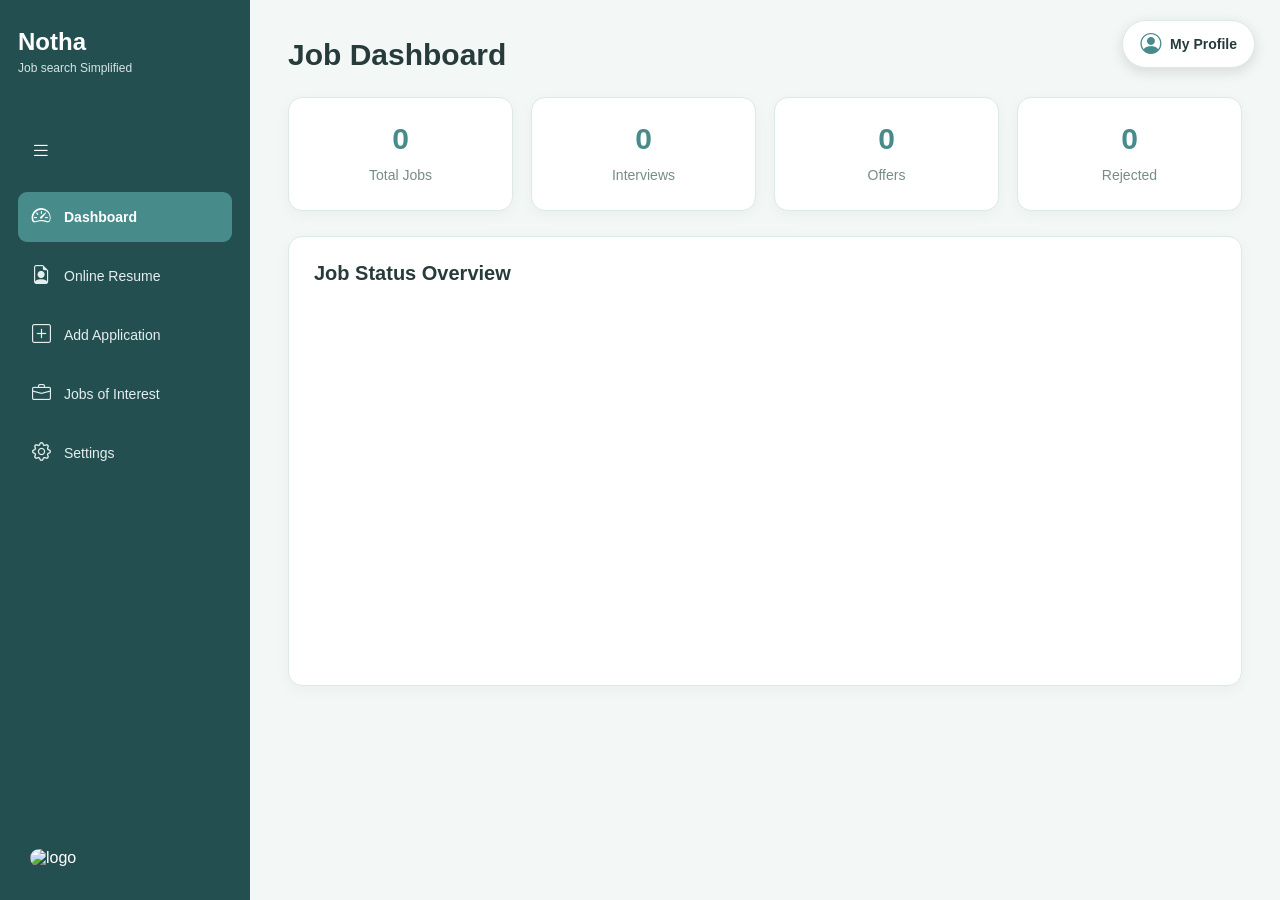
==== commit 8499768b: "Rev 27" ====
--- a/index.html
+++ b/index.html
@@ -173,6 +173,11 @@
 
 
         </nav>
+
+        <div class="sidebar-bottom-image"><img src="logo.png" alt="logo">
+        </div>
+
+
 </aside>
 
 <!--Webpage content-->
--- a/style.css
+++ b/style.css
@@ -361,8 +361,16 @@
     color:var(--text);
 }
 
-.resume-page p {
-    color:var(--muted);
+body[data-theme="teal"] .resume-page p{
+    color: var(--text);
+}
+
+body[data-theme="pink"] .resume-page p{
+    color: var(--text);
+}
+
+body[data-theme="purple"] .resume-page p{
+    color: var(--accent);
 }
 
 .resume-page h1,
@@ -754,45 +762,73 @@
     background: rgba(255,255,255,0.13);
 }
 
+
+
 .sidenavbar.collapsed {
     width: 78px;
     min-width: 78px;
     padding: 28px 10px;
 }
 
+
 .sidenavbar.collapsed .Our-icon,
-.sidenavbar.collapsed .Navbar small,
+.sidenavbar.collapsed .Navbar small {
+    display: none;
+}
+
+
 .sidenavbar.collapsed .nav-label {
-    display:flex;
-}
+    display: none;
+}
+
 
 .sidenavbar.collapsed .Navbar {
     align-items: center;
 }
 
-.sidenavbar.collapsed .sidebar-toggle 
-{
+.sidenavbar.collapsed .sidebar-toggle {
     align-self: center;
     justify-content: center;
     width: 100%;
 }
 
 
-.sidenavbar.collapsed .navbar-contents button 
-{
+.sidenavbar.collapsed .navbar-contents button {
     justify-content: center;
     padding: 14px 8px;
 }
 
-.sidenavbar.collapsed .nav-icon 
-{
+.sidenavbar.collapsed .nav-icon {
     margin: 0;
 }
+
 
 .jobs-image{
     margin-top: 30px;
     text-align: center;
     width: 100%;
+}
+
+.sidebar-bottom-image{
+    margin-top: auto;
+    padding: 15px 5px 5px;
+    width: 100%;
+    display: flex;
+    justify-content: center;
+    align-items: center;
+}
+
+.sidebar-bottom-image img{
+    display: block;
+    width: 100%;
+    max-width: 190px;
+    height: auto;
+    object-fit: contain;
+    border-radius: 12px;
+}
+
+.sidenavbar.collapsed.sidebar-bottom-image{
+    display: none;
 }
 
 .jobs-image img{
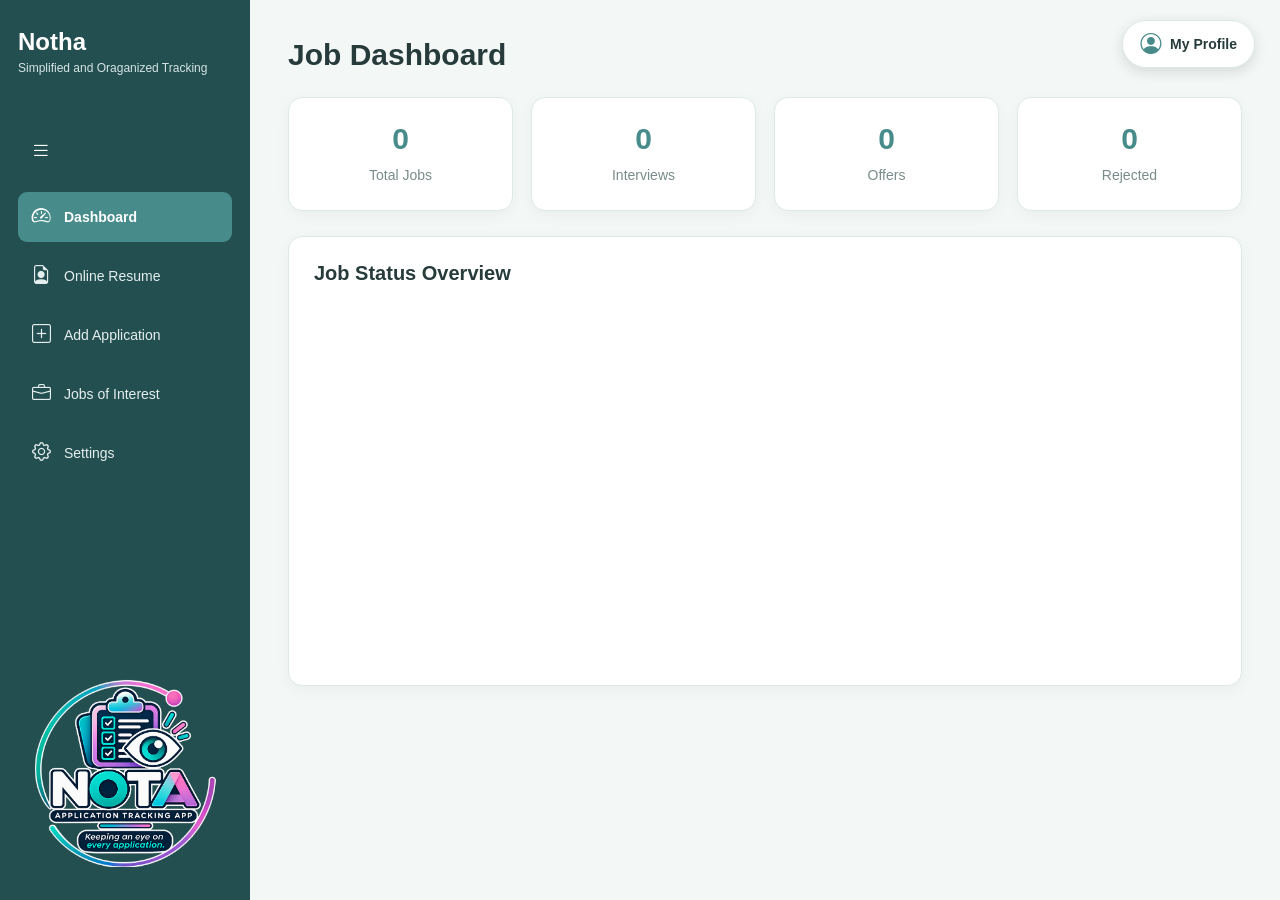
==== commit 3f30a015: "Rev 32" ====
--- a/index.html
+++ b/index.html
@@ -108,6 +108,10 @@
 
         <i class="bi bi-person-plus"></i>Sign in with a different account </button>
 
+        <button type="button" id="sign-out-button" class="secondary-button sign-out-button">
+            <i class="bi bi-box-arrow-right"></i>Sign Out
+        </button>
+
         </div>
 
         <p id="profile-message" class="profile-feedback" role="status" aria-live="polite"></p>
@@ -124,7 +128,7 @@
 
         <a href="#" class="Navbar" aria-label="Home">
             <span class="Our-icon">Notha</span>
-            <small>Job search Simplified</small>
+            <small>Simplified and Oraganized Tracking</small>
         </a>
 
         <button type="button" id="sidebar-toggle" class="sidebar-toggle" aria-label="Collapse navigation"
--- a/style.css
+++ b/style.css
@@ -309,10 +309,13 @@
 }
 
 .banner-logo img{
-    width: 100%;
-    height: 100%;
+    width: 30%;
+    height: 20%;
     object-fit: contain;
     display: block;
+    margin: auto;
+    max-width: 40px;
+    max-height: 20px;
 }
 
 .banner-logo:hover{
@@ -645,12 +648,21 @@
 
 .primary-button {
     color: white;
-    background: #478C8B;
+    background: var(--primary);
 }
 
 .primary-button:hover {
-    background: #326B6A;
-}
+    background: var(--primary-dark);
+}
+
+body[data-theme="purple"].profile-save-button{
+    color: #211A2D;
+}
+
+body[data-theme="purple"].profile-save-button:hover{
+    color: #211A2D;
+}
+
 
 .secondary-button {
     background: #D9EEEE;
@@ -1458,18 +1470,27 @@
 }
 
 .profile-save-button,
-.different-account-button {
-    width: 100%;
+.different-account-button,
+.sign-out-button {
+    width: 100%;
+    min-height: 46px;
     display: flex;
     justify-content: center;
     gap: 8px;
     align-items: center;
 }
 
-.different-account-button {
+.different-account-button,
+.sign-out-button{
     background: var(--accent);
     color: var(--text);
-}
+    border: 1px solid var(--border);
+}
+
+.different-account-button:hover,
+.sign-out-button:hover{
+    background: var(--border);
+    color: var(--text);}
 
 .profile-feedback {
     border-radius: 8px;
